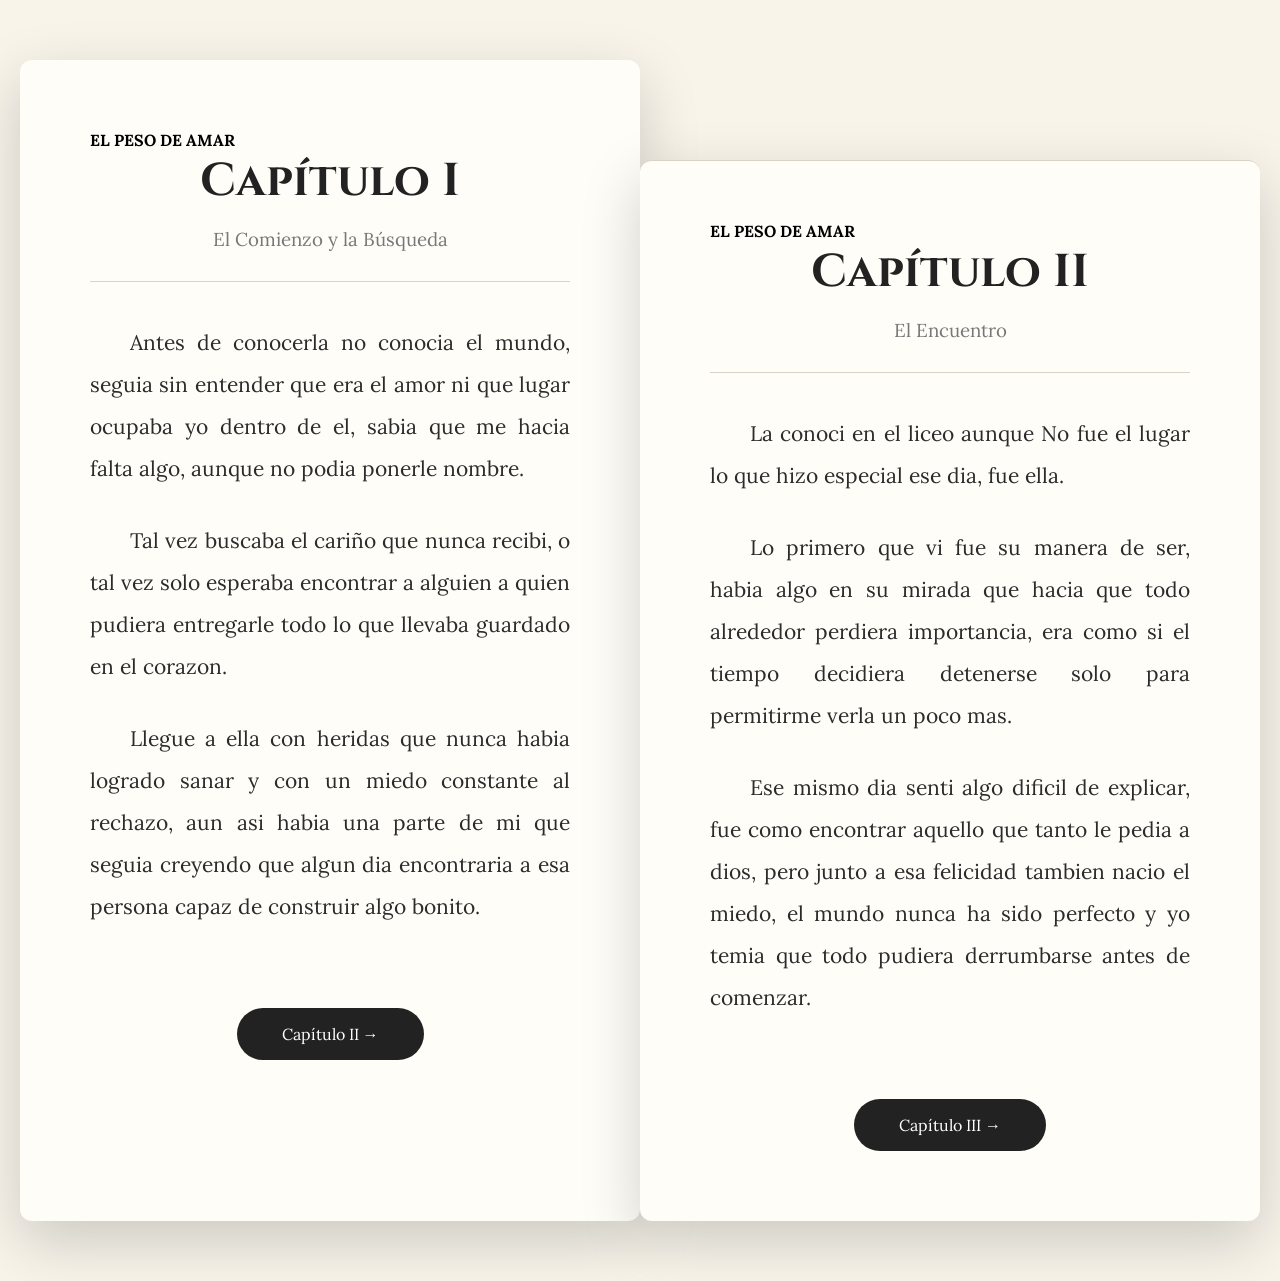
==== capitulos/capitulo1.html @ 1b4f43af "Add files via upload" ====
<!DOCTYPE html>
<html lang="es">
<head>
    <meta charset="UTF-8">
    <meta name="viewport" content="width=device-width, initial-scale=1.0">
    <title>Capítulo I | El Peso de Amar</title>
    <link rel="stylesheet" href="../style.css">
</head>
<body class="libro-body">

    <nav id="indice">
        <button id="abrirIndice">☰ Índice</button>
    </nav>

    <section class="pagina">
        <article class="libro">
            <header>
                <h4>EL PESO DE AMAR</h4>
                <h1>Capítulo I</h1>
                <h3>El Comienzo y la Búsqueda</h3>
                <hr>
            </header>

            <div id="contenido">
                <p>
                    Antes de conocerla no conocia el mundo, seguia sin entender que era el amor ni que lugar ocupaba yo dentro de el, sabia que me hacia falta algo, aunque no podia ponerle nombre.
                </p>
                <p>
                    Tal vez buscaba el cariño que nunca recibi, o tal vez solo esperaba encontrar a alguien a quien pudiera entregarle todo lo que llevaba guardado en el corazon.
                </p>
                <p>
                    Llegue a ella con heridas que nunca habia logrado sanar y con un miedo constante al rechazo, aun asi habia una parte de mi que seguia creyendo que algun dia encontraria a esa persona capaz de construir algo bonito.
                </p>
            </div>

            <div class="comenzar">
                <a href="capitulo2.html" class="boton">Capítulo II →</a>
            </div>
        </article>
    </section>

    <script src="../script.js"></script>
</body>
</html>
---- style.css ----
@import url('https://fonts.googleapis.com/css2?family=Cinzel:wght@400;700&family=Lora:wght@400;500&display=swap');

/* ========================= */
/* CONFIGURACIÓN GENERAL */
/* ========================= */

*{
    margin:0;
    padding:0;
    box-sizing:border-box;
}

body{
    font-family:'Lora',serif;
    overflow-x:hidden;
}

/* ========================= */
/* PORTADA */
/* ========================= */

body:has(.hero){
    background:#111;
    color:#fff;
}

.overlay{

    position:fixed;

    inset:0;

    background:rgba(0,0,0,.55);

    z-index:-1;

}

.hero{

    min-height:100vh;

    display:flex;

    flex-direction:column;

    justify-content:center;

    align-items:center;

    text-align:center;

    padding:40px;

}

.hero h1{

    font-family:'Cinzel',serif;

    font-size:70px;

    letter-spacing:5px;

    margin-bottom:15px;

}

.hero h2{

    font-size:28px;

    color:#d9c89b;

    margin-bottom:35px;

    font-weight:normal;

}

.hero p{

    max-width:700px;

    line-height:1.9;

    font-size:20px;

    color:#ddd;

    margin-bottom:45px;

}

.boton{

    display:inline-block;

    text-decoration:none;

    color:white;

    border:2px solid #d9c89b;

    padding:16px 45px;

    border-radius:40px;

    transition:.3s;

}

.boton:hover{

    background:#d9c89b;

    color:#111;

    transform:scale(1.05);

}

/* ========================= */
/* LIBRO */
/* ========================= */

.pagina{

    background:#f8f4ea;

    min-height:100vh;

    display:flex;

    justify-content:center;

    padding:60px 20px;

}

.libro{

    background:#fffdf8;

    width:850px;

    max-width:100%;

    padding:70px;

    border-radius:12px;

    box-shadow:0 20px 60px rgba(0,0,0,.18);

}

.libro h1{

    font-family:'Cinzel',serif;

    font-size:46px;

    text-align:center;

    color:#222;

}

.libro h3{

    text-align:center;

    color:#777;

    font-weight:normal;

    margin:15px 0 30px;

}

.libro hr{

    margin-bottom:40px;

    border:none;

    border-top:1px solid #d8d2c7;

}

.libro p{

    color:#2b2b2b;

    font-size:21px;

    line-height:2;

    text-align:justify;

    text-indent:40px;

    margin-bottom:30px;

}

.capitulo{

    margin-top:100px;

    padding-top:60px;

    border-top:1px solid #d8d2c7;

}

/* ========================= */
/* RESPONSIVE */
/* ========================= */

@media(max-width:768px){

    .hero h1{

        font-size:44px;

        letter-spacing:2px;

    }

    .hero h2{

        font-size:22px;

    }

    .hero p{

        font-size:17px;

    }

    .libro{

        padding:35px 25px;

    }

    .libro h1{

        font-size:34px;

    }

    .libro p{

        font-size:18px;

        text-indent:25px;

        line-height:1.9;

    }

}

.libro .boton{

    background:#222;

    color:#fff;

    border:none;

    margin-top:20px;

}

.libro .boton:hover{

    background:#444;

    color:#fff;

}

/* ========================= */
/* INDICE FLOTANTE */
/* ========================= */

#indice{

    position:fixed;

    top:20px;

    left:50%;

    transform:translateX(-50%);

    opacity:0;

    visibility:hidden;

    transition:.4s;

    z-index:1000;

}

#indice.mostrar{

    opacity:1;

    visibility:visible;

}

#abrirIndice{

    background:#222;

    color:white;

    border:none;

    padding:14px 28px;

    border-radius:40px;

    cursor:pointer;

    font-size:16px;

    transition:.3s;

}

#abrirIndice:hover{

    background:#444;

}

.comenzar{

    margin-top:60px;

    text-align:center;

}
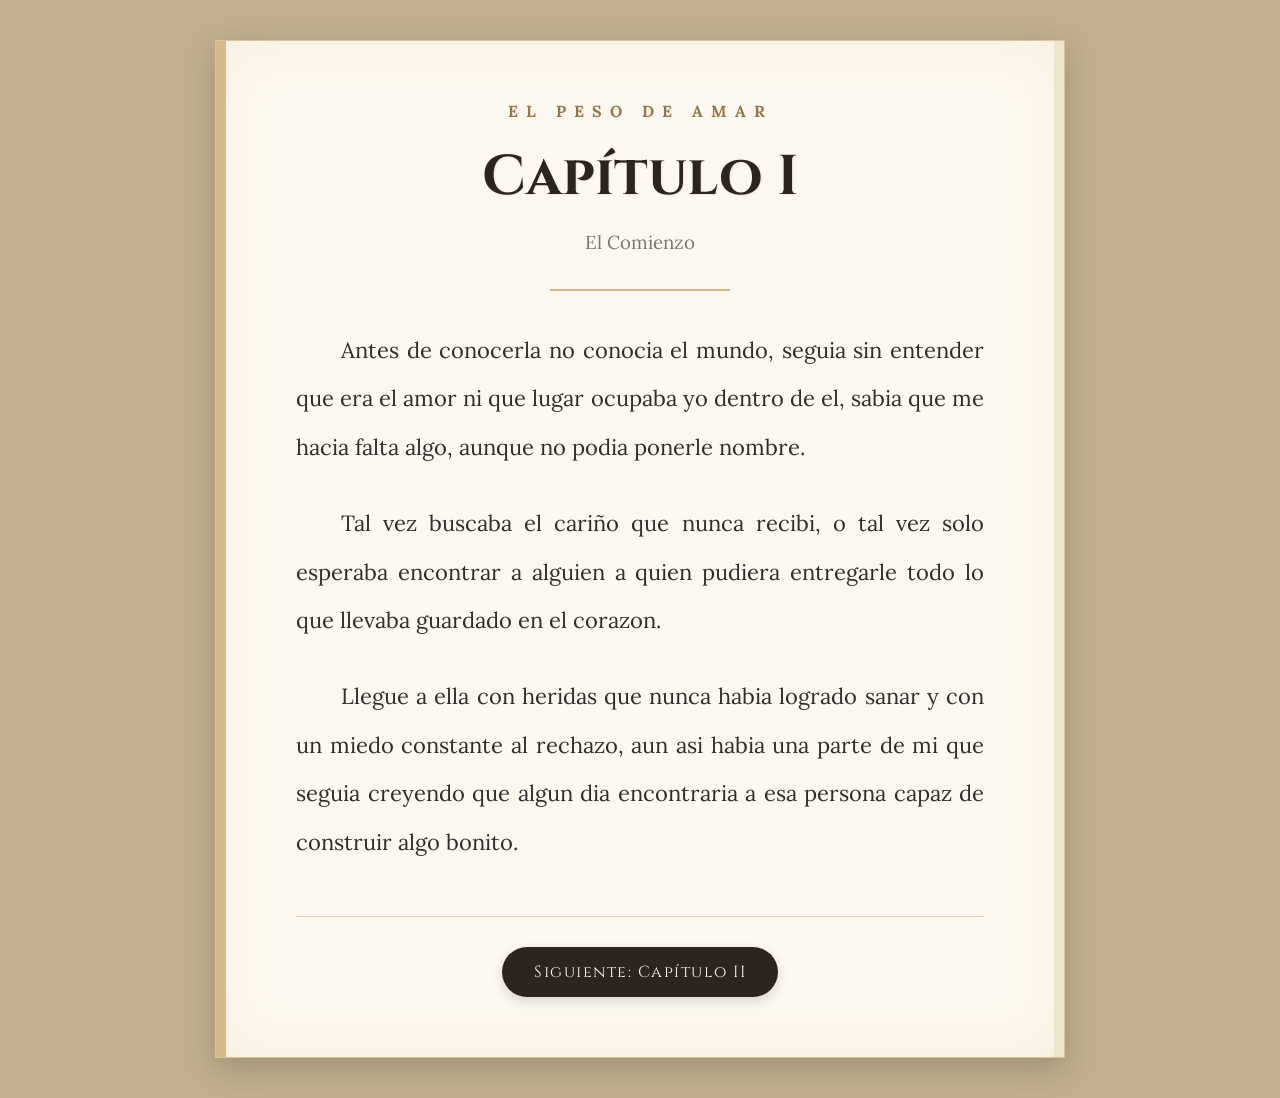
==== commit 9da9ee7e: "Add files via upload" ====
--- a/capitulos/capitulo1.html
+++ b/capitulos/capitulo1.html
@@ -17,7 +17,7 @@
             <header>
                 <h4>EL PESO DE AMAR</h4>
                 <h1>Capítulo I</h1>
-                <h3>El Comienzo y la Búsqueda</h3>
+                <h3>El Comienzo</h3>
                 <hr>
             </header>
 
@@ -31,11 +31,6 @@
                 <p>
                     Llegue a ella con heridas que nunca habia logrado sanar y con un miedo constante al rechazo, aun asi habia una parte de mi que seguia creyendo que algun dia encontraria a esa persona capaz de construir algo bonito.
                 </p>
-            </div>
-
-            <div class="comenzar">
-                <a href="capitulo2.html" class="boton">Capítulo II →</a>
-            </div>
         </article>
     </section>
 
--- a/style.css
+++ b/style.css
@@ -4,348 +4,311 @@
 /* CONFIGURACIÓN GENERAL */
 /* ========================= */
 
-*{
-    margin:0;
-    padding:0;
-    box-sizing:border-box;
-}
-
-body{
-    font-family:'Lora',serif;
-    overflow-x:hidden;
+* {
+    margin: 0;
+    padding: 0;
+    box-sizing: border-box;
+}
+
+body {
+    font-family: 'Lora', serif;
+    overflow-x: hidden;
 }
 
 /* ========================= */
 /* PORTADA */
 /* ========================= */
 
-body:has(.hero){
-    background:#111;
-    color:#fff;
-}
-
-.overlay{
-
-    position:fixed;
-
-    inset:0;
-
-    background:rgba(0,0,0,.55);
-
-    z-index:-1;
-
-}
-
-.hero{
-
-    min-height:100vh;
-
-    display:flex;
-
-    flex-direction:column;
-
-    justify-content:center;
-
-    align-items:center;
-
-    text-align:center;
-
-    padding:40px;
-
-}
-
-.hero h1{
-
-    font-family:'Cinzel',serif;
-
-    font-size:70px;
-
-    letter-spacing:5px;
-
-    margin-bottom:15px;
-
-}
-
-.hero h2{
-
-    font-size:28px;
-
-    color:#d9c89b;
-
-    margin-bottom:35px;
-
-    font-weight:normal;
-
-}
-
-.hero p{
-
-    max-width:700px;
-
-    line-height:1.9;
-
-    font-size:20px;
-
-    color:#ddd;
-
-    margin-bottom:45px;
-
-}
-
-.boton{
-
-    display:inline-block;
-
-    text-decoration:none;
-
-    color:white;
-
-    border:2px solid #d9c89b;
-
-    padding:16px 45px;
-
-    border-radius:40px;
-
-    transition:.3s;
-
-}
-
-.boton:hover{
-
-    background:#d9c89b;
-
-    color:#111;
-
-    transform:scale(1.05);
-
-}
-
-/* ========================= */
-/* LIBRO */
-/* ========================= */
-
-.pagina{
-
-    background:#f8f4ea;
-
-    min-height:100vh;
-
-    display:flex;
-
-    justify-content:center;
-
-    padding:60px 20px;
-
-}
-
-.libro{
-
-    background:#fffdf8;
-
-    width:850px;
-
-    max-width:100%;
-
-    padding:70px;
-
-    border-radius:12px;
-
-    box-shadow:0 20px 60px rgba(0,0,0,.18);
-
-}
-
-.libro h1{
-
-    font-family:'Cinzel',serif;
-
-    font-size:46px;
-
-    text-align:center;
-
-    color:#222;
-
-}
-
-.libro h3{
-
-    text-align:center;
-
-    color:#777;
-
-    font-weight:normal;
-
-    margin:15px 0 30px;
-
-}
-
-.libro hr{
-
-    margin-bottom:40px;
-
-    border:none;
-
-    border-top:1px solid #d8d2c7;
-
-}
-
-.libro p{
-
-    color:#2b2b2b;
-
-    font-size:21px;
-
-    line-height:2;
-
-    text-align:justify;
-
-    text-indent:40px;
-
-    margin-bottom:30px;
-
-}
-
-.capitulo{
-
-    margin-top:100px;
-
-    padding-top:60px;
-
-    border-top:1px solid #d8d2c7;
-
-}
-
-/* ========================= */
-/* RESPONSIVE */
-/* ========================= */
-
-@media(max-width:768px){
-
-    .hero h1{
-
-        font-size:44px;
-
-        letter-spacing:2px;
-
-    }
-
-    .hero h2{
-
-        font-size:22px;
-
-    }
-
-    .hero p{
-
-        font-size:17px;
-
-    }
-
-    .libro{
-
-        padding:35px 25px;
-
-    }
-
-    .libro h1{
-
-        font-size:34px;
-
-    }
-
-    .libro p{
-
-        font-size:18px;
-
-        text-indent:25px;
-
-        line-height:1.9;
-
-    }
-
-}
-
-.libro .boton{
-
-    background:#222;
-
-    color:#fff;
-
-    border:none;
-
-    margin-top:20px;
-
-}
-
-.libro .boton:hover{
-
-    background:#444;
-
-    color:#fff;
-
-}
-
-/* ========================= */
-/* INDICE FLOTANTE */
-/* ========================= */
-
-#indice{
-
-    position:fixed;
-
-    top:20px;
-
-    left:50%;
-
-    transform:translateX(-50%);
-
-    opacity:0;
-
-    visibility:hidden;
-
-    transition:.4s;
-
-    z-index:1000;
-
-}
-
-#indice.mostrar{
-
-    opacity:1;
-
-    visibility:visible;
-
-}
-
-#abrirIndice{
-
-    background:#222;
-
-    color:white;
-
-    border:none;
-
-    padding:14px 28px;
-
-    border-radius:40px;
-
-    cursor:pointer;
-
-    font-size:16px;
-
-    transition:.3s;
-
-}
-
-#abrirIndice:hover{
-
-    background:#444;
-
-}
-
-.comenzar{
-
-    margin-top:60px;
-
-    text-align:center;
-
+body.inicio {
+    background: #111;
+    color: #fff;
+}
+
+.inicio {
+    background: #111;
+}
+
+.libro-body {
+    background: 
+        linear-gradient(rgba(78,58,38,.15), rgba(78,58,38,.15)),
+        #d6c4a1;
+}
+
+.overlay {
+    position: fixed;
+    inset: 0;
+    background: rgba(0,0,0,.55);
+    z-index: -1;
+}
+
+.hero {
+    min-height: 100vh;
+    display: flex;
+    flex-direction: column;
+    justify-content: center;
+    align-items: center;
+    text-align: center;
+    padding: 40px;
+}
+
+.hero h1 {
+    font-family: 'Cinzel', serif;
+    font-size: 70px;
+    letter-spacing: 5px;
+    margin-bottom: 15px;
+}
+
+.hero h2 {
+    font-size: 28px;
+    color: #d9c89b;
+    margin-bottom: 35px;
+    font-weight: normal;
+}
+
+.hero p {
+    max-width: 700px;
+    line-height: 1.9;
+    font-size: 20px;
+    color: #ddd;
+    margin-bottom: 45px;
+}
+
+.boton {
+    display: inline-block;
+    text-decoration: none;
+    color: white;
+    border: 2px solid #d9c89b;
+    padding: 16px 45px;
+    border-radius: 40px;
+    transition: .3s;
+}
+
+.boton:hover {
+    background: #d9c89b;
+    color: #111;
+    transform: scale(1.05);
+}
+
+/* ========================= */
+/* ESTRUCTURA DEL LIBRO */
+/* ========================= */
+
+.pagina {
+    min-height: 100vh;
+    display: flex;
+    justify-content: center;
+    align-items: flex-start;
+    width: 100%;
+    padding: 40px 15px;
+}
+
+.libro {
+    width: 100%;
+    max-width: 850px;
+    background: #fdf8ef;
+    padding: 60px 80px;
+    border: 1px solid #d9c49a;
+    box-shadow: 
+        0 10px 30px rgba(0,0,0,.18),
+        inset 0 0 60px rgba(189,167,126,.12);
+    position: relative;
+    overflow: hidden;
+    animation: aparecer .8s ease;
+}
+
+/* Bordes decorativos laterales del papel */
+.libro::before {
+    content: "";
+    position: absolute;
+    top: 0;
+    left: 0;
+    width: 10px;
+    height: 100%;
+    background: #d5b98b;
+}
+
+.libro::after {
+    content: "";
+    position: absolute;
+    top: 0;
+    right: 0;
+    width: 10px;
+    height: 100%;
+    background: #efe4cd;
+}
+
+/* Estilos tipográficos internos */
+.libro h1 {
+    font-family: 'Cinzel', serif;
+    font-size: 56px;
+    text-align: center;
+    color: #2c241d;
+    margin-bottom: 10px;
+    text-shadow: 1px 1px 2px rgba(0,0,0,.08);
+}
+
+.libro h4 {
+    text-align: center;
+    letter-spacing: 8px;
+    color: #94754c;
+    margin-bottom: 18px;
+}
+
+.libro h3 {
+    text-align: center;
+    color: #777;
+    font-weight: normal;
+    margin: 15px 0 30px;
+}
+
+.libro hr {
+    width: 180px;
+    margin: 35px auto;
+    border: none;
+    border-top: 2px solid #ceb88d;
+}
+
+.libro p {
+    color: #2e2e2e;
+    font-size: 22px;
+    line-height: 2.2;
+    text-align: justify;
+    text-indent: 45px;
+    margin-bottom: 28px;
+}
+
+@keyframes aparecer {
+    from {
+        opacity: 0;
+        transform: translateY(35px);
+    }
+    to {
+        opacity: 1;
+        transform: translateY(0);
+    }
+}
+
+/* ========================= */
+/* BOTÓN SIGUIENTE CAPÍTULO */
+/* ========================= */
+
+.contenedor-siguiente {
+    text-align: center;
+    margin-top: 50px;
+    padding-top: 30px;
+    border-top: 1px solid #e0d1b3;
+}
+
+.boton-capitulo {
+    display: inline-block;
+    padding: 14px 32px;
+    background-color: #2c241d;
+    color: #fdf8ef;
+    text-decoration: none;
+    font-family: 'Cinzel', serif;
+    font-size: 16px;
+    letter-spacing: 1.5px;
+    border-radius: 30px;
+    box-shadow: 0 4px 12px rgba(0, 0, 0, 0.15);
+    transition: all 0.3s ease;
+}
+
+.boton-capitulo:hover {
+    background-color: #94754c;
+    color: #ffffff;
+    transform: translateY(-2px);
+    box-shadow: 0 6px 16px rgba(0, 0, 0, 0.22);
+}
+
+/* ========================= */
+/* ÍNDICE FLOTANTE */
+/* ========================= */
+
+#indice {
+    position: fixed;
+    top: 20px;
+    left: 50%;
+    transform: translateX(-50%);
+    opacity: 0;
+    visibility: hidden;
+    transition: .4s;
+    z-index: 1000;
+}
+
+#indice.mostrar {
+    opacity: 1;
+    visibility: visible;
+}
+
+#abrirIndice {
+    background: #222;
+    color: white;
+    border: none;
+    padding: 14px 28px;
+    border-radius: 40px;
+    cursor: pointer;
+    font-size: 16px;
+    transition: .3s;
+}
+
+#abrirIndice:hover {
+    background: #444;
+}
+
+.comenzar {
+    margin-top: 60px;
+    text-align: center;
+}
+
+/* ========================= */
+/* RESPONSIVE (MÓVILES / ANDROID) */
+/* ========================= */
+
+@media(max-width: 768px) {
+    .hero h1 {
+        font-size: 44px;
+        letter-spacing: 2px;
+    }
+
+    .hero h2 {
+        font-size: 22px;
+    }
+
+    .hero p {
+        font-size: 17px;
+    }
+
+    .pagina {
+        padding: 20px 10px;
+    }
+
+    .libro {
+        padding: 35px 20px;
+    }
+
+    .libro h1 {
+        font-size: 32px;
+    }
+
+    .libro h4 {
+        letter-spacing: 4px;
+        font-size: 13px;
+    }
+
+    .libro p {
+        font-size: 17px;
+        text-indent: 20px;
+        line-height: 1.8;
+    }
+
+    .contenedor-siguiente {
+        margin-top: 35px;
+        padding-top: 20px;
+    }
+    
+    .boton-capitulo {
+        padding: 12px 24px;
+        font-size: 14px;
+        width: 100%;
+    }
 }
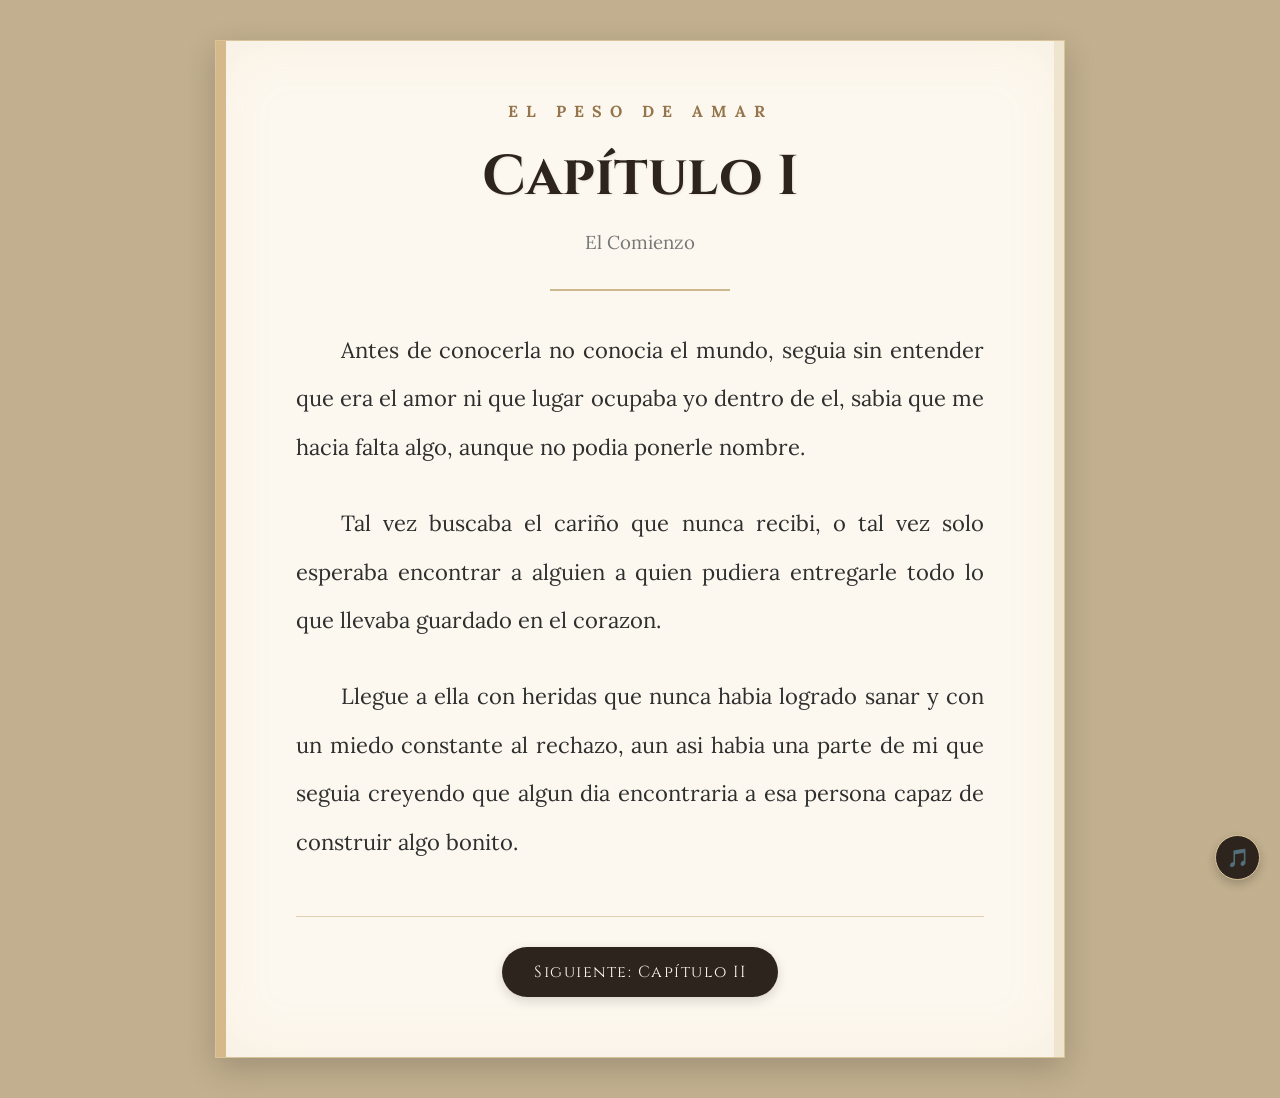
==== commit 743a7934: "Add files via upload" ====
--- a/capitulos/capitulo1.html
+++ b/capitulos/capitulo1.html
@@ -35,5 +35,12 @@
     </section>
 
     <script src="../script.js"></script>
+
+<div class="reproductor-musica">
+    <button id="btnMusica" title="Reproducir / Pausar Música">🎵</button>
+    <!-- Sube un nivel (../) para encontrar la carpeta assets/ -->
+    <audio id="audioFondo" loop src="../assets/musica.mp3"></audio> 
+</div>
+
 </body>
 </html>
--- a/style.css
+++ b/style.css
@@ -311,4 +311,243 @@
         font-size: 14px;
         width: 100%;
     }
+}
+
+/* ========================= */
+/* BOTONES EN INDEX / PORTADA */
+/* ========================= */
+
+.hero-botones {
+    display: flex;
+    gap: 20px;
+    justify-content: center;
+    flex-wrap: wrap;
+}
+
+.boton-secundario {
+    background: transparent;
+    cursor: pointer;
+    font-family: 'Lora', serif;
+    font-size: 16px;
+}
+
+/* ========================= */
+/* MODAL ÍNDICE DE PORTADA */
+/* ========================= */
+
+.modal-indice {
+    position: fixed;
+    inset: 0;
+    background: rgba(0, 0, 0, 0.8);
+    display: flex;
+    justify-content: center;
+    align-items: center;
+    opacity: 0;
+    visibility: hidden;
+    transition: all 0.3s ease;
+    z-index: 1000;
+    backdrop-filter: blur(4px);
+}
+
+.modal-indice.activo {
+    opacity: 1;
+    visibility: visible;
+}
+
+.contenido-indice {
+    background: #fdf8ef;
+    border: 1px solid #d9c49a;
+    width: 90%;
+    max-width: 450px;
+    padding: 35px 25px;
+    border-radius: 12px;
+    position: relative;
+    box-shadow: 0 10px 30px rgba(0,0,0,0.5);
+    text-align: center;
+    transform: translateY(-20px);
+    transition: transform 0.3s ease;
+}
+
+.modal-indice.activo .contenido-indice {
+    transform: translateY(0);
+}
+
+.contenido-indice h2 {
+    font-family: 'Cinzel', serif;
+    color: #2c241d;
+    font-size: 26px;
+}
+
+.contenido-indice hr {
+    width: 60px;
+    margin: 15px auto 20px;
+    border-top: 2px solid #ceb88d;
+}
+
+.contenido-indice ul {
+    list-style: none;
+    padding: 0;
+    max-height: 55vh;
+    overflow-y: auto;
+}
+
+.contenido-indice li {
+    margin: 14px 0;
+}
+
+.contenido-indice a {
+    color: #2c241d;
+    text-decoration: none;
+    font-size: 18px;
+    transition: color 0.2s;
+    display: block;
+}
+
+.contenido-indice a:hover {
+    color: #94754c;
+    font-weight: bold;
+}
+
+.cerrar-btn {
+    position: absolute;
+    top: 10px;
+    right: 15px;
+    background: transparent;
+    border: none;
+    font-size: 30px;
+    color: #94754c;
+    cursor: pointer;
+}
+
+/* ========================= */
+/* GUARDAR LECTURA */
+/* ========================= */
+
+.banner-continuar {
+    position: fixed;
+    bottom: 20px;
+    left: 50%;
+    transform: translateX(-50%);
+    background: #fdf8ef;
+    border: 1px solid #d9c49a;
+    padding: 15px 25px;
+    border-radius: 30px;
+    box-shadow: 0 8px 20px rgba(0, 0, 0, 0.3);
+    display: flex;
+    align-items: center;
+    gap: 15px;
+    z-index: 1000;
+    color: #2c241d;
+    font-size: 15px;
+}
+
+.boton-continuar {
+    background: #2c241d;
+    color: #fdf8ef;
+    text-decoration: none;
+    padding: 6px 15px;
+    border-radius: 15px;
+    font-size: 13px;
+    font-family: 'Cinzel', serif;
+}
+
+#cerrarBanner {
+    background: transparent;
+    border: none;
+    font-size: 20px;
+    cursor: pointer;
+    color: #94754c;
+}
+
+/* ========================= */
+/* MUSICA */
+/* ========================= */
+
+.reproductor-musica {
+    position: fixed;
+    bottom: 20px;
+    right: 20px;
+    z-index: 999;
+}
+
+#btnMusica {
+    background: #2c241d;
+    color: #fdf8ef;
+    border: 1px solid #d9c49a;
+    width: 45px;
+    height: 45px;
+    border-radius: 50%;
+    cursor: pointer;
+    font-size: 18px;
+    box-shadow: 0 4px 10px rgba(0, 0, 0, 0.2);
+    transition: transform 0.2s ease;
+}
+
+#btnMusica:hover {
+    transform: scale(1.1);
+}
+
+/* ========================= */
+/* SECCIÓN MENSAJE FINAL (EPÍLOGO) */
+/* ========================= */
+
+.seccion-mensaje {
+    text-align: center;
+    margin-top: 50px;
+    padding: 30px 20px 10px;
+    border-top: 1px solid #e0d1b3;
+    animation: aparecer 1s ease;
+}
+
+.linea-decorativa {
+    font-size: 20px;
+    color: #ceb88d;
+    margin-bottom: 10px;
+}
+
+.seccion-mensaje h3 {
+    font-family: 'Cinzel', serif;
+    color: #2c241d;
+    font-size: 24px;
+    margin-bottom: 12px;
+}
+
+.seccion-mensaje p {
+    font-size: 17px !important;
+    text-indent: 0 !important;
+    text-align: center !important;
+    color: #665b4e;
+    max-width: 550px;
+    margin: 0 auto 30px !important;
+    line-height: 1.6 !important;
+}
+
+.boton-whatsapp {
+    display: inline-flex;
+    align-items: center;
+    justify-content: center;
+    gap: 10px;
+    background-color: #2c241d;
+    color: #fdf8ef;
+    text-decoration: none;
+    padding: 16px 36px;
+    border-radius: 40px;
+    font-family: 'Cinzel', serif;
+    font-size: 15px;
+    letter-spacing: 1px;
+    border: 1px solid #d9c49a;
+    box-shadow: 0 6px 18px rgba(44, 36, 29, 0.25);
+    transition: all 0.3s ease;
+}
+
+.boton-whatsapp:hover {
+    background-color: #25d366; /* Cambia a verde sutil solo cuando pasa el cursor por encima */
+    color: #ffffff;
+    border-color: #25d366;
+    transform: translateY(-3px);
+    box-shadow: 0 8px 22px rgba(37, 211, 102, 0.35);
+}
+
+.icono-wa {
+    font-size: 18px;
 }
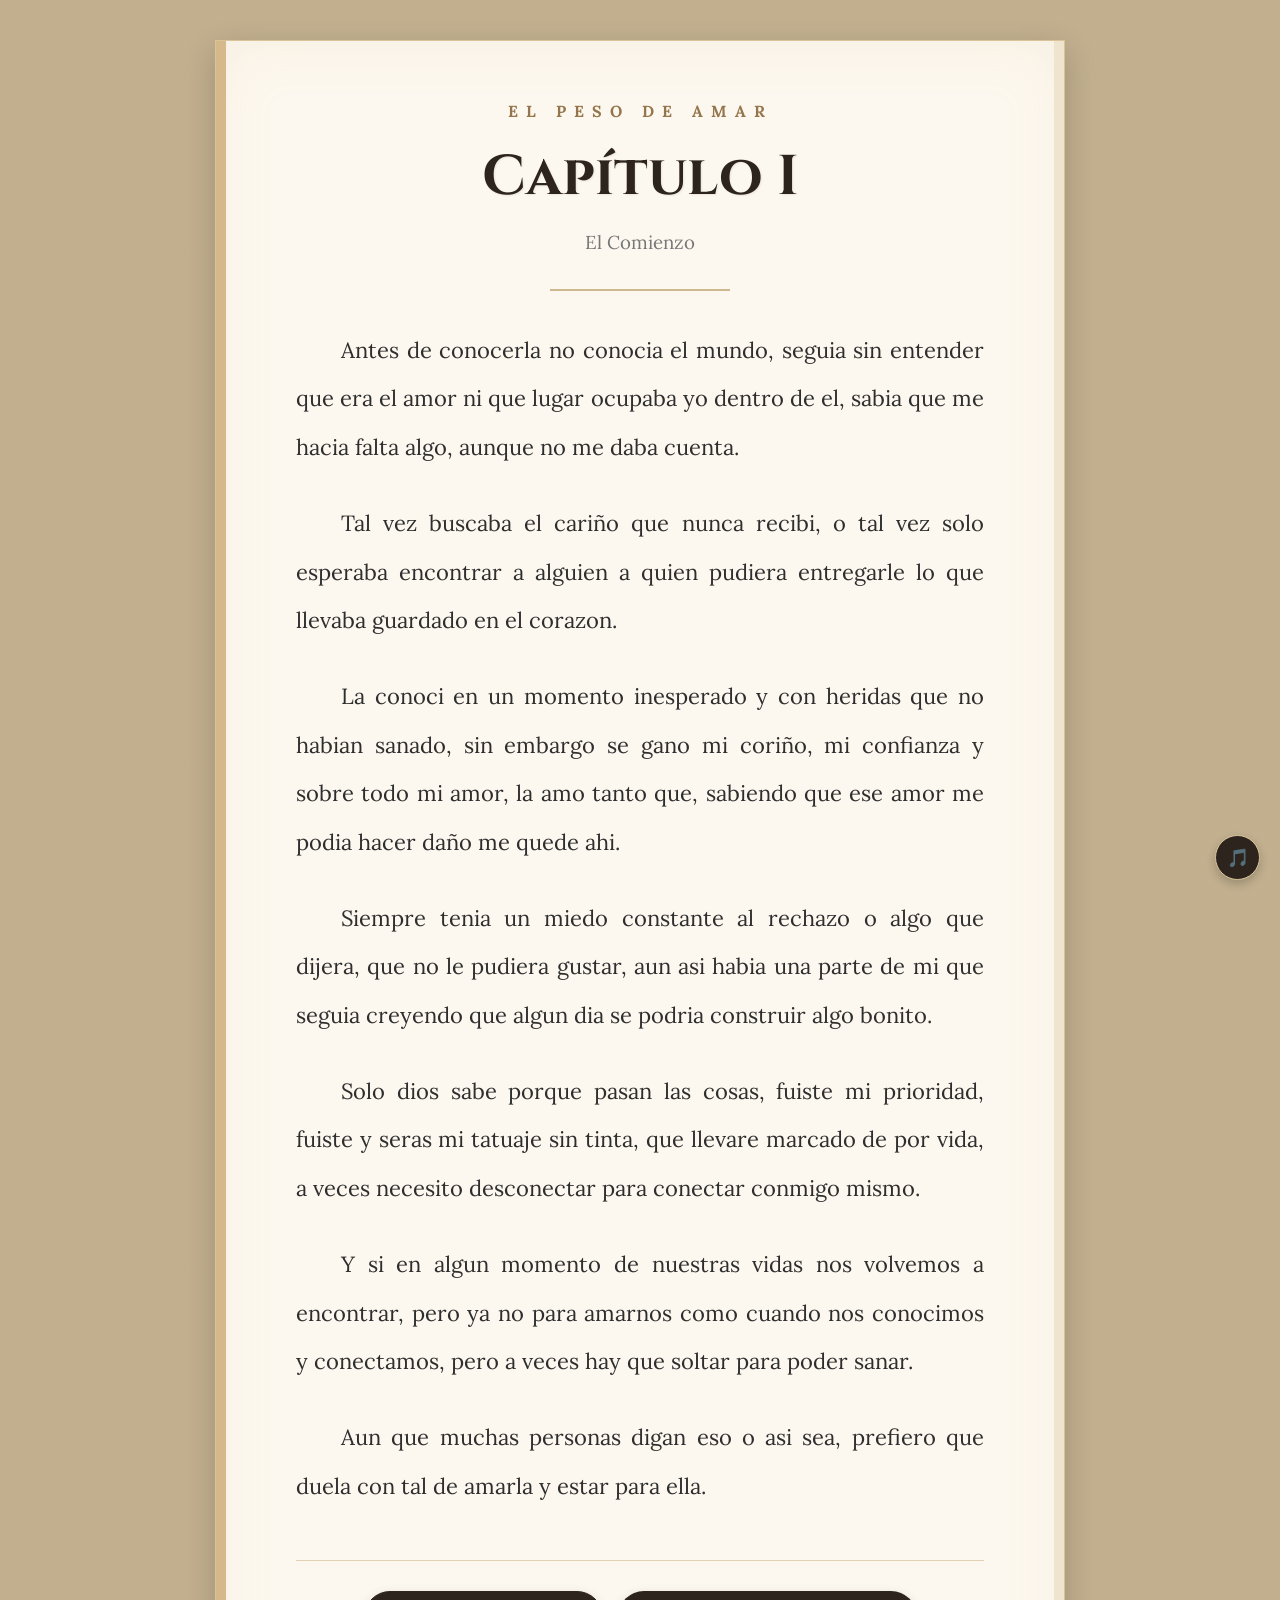
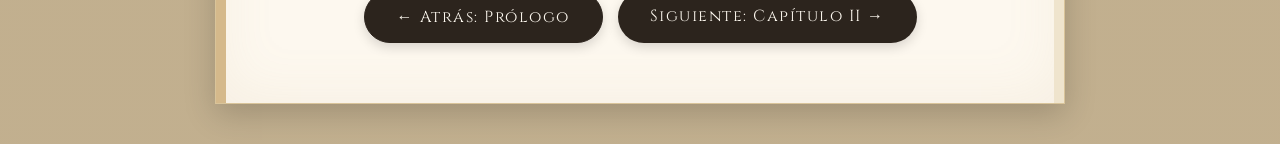
==== commit f8f27811: "Add files via upload" ====
--- a/capitulos/capitulo1.html
+++ b/capitulos/capitulo1.html
@@ -23,14 +23,26 @@
 
             <div id="contenido">
                 <p>
-                    Antes de conocerla no conocia el mundo, seguia sin entender que era el amor ni que lugar ocupaba yo dentro de el, sabia que me hacia falta algo, aunque no podia ponerle nombre.
+                    Antes de conocerla no conocia el mundo, seguia sin entender que era el amor ni que lugar ocupaba yo dentro de el, sabia que me hacia falta algo, aunque no me daba cuenta.
                 </p>
                 <p>
-                    Tal vez buscaba el cariño que nunca recibi, o tal vez solo esperaba encontrar a alguien a quien pudiera entregarle todo lo que llevaba guardado en el corazon.
+                    Tal vez buscaba el cariño que nunca recibi, o tal vez solo esperaba encontrar a alguien a quien pudiera entregarle lo que llevaba guardado en el corazon.
                 </p>
                 <p>
-                    Llegue a ella con heridas que nunca habia logrado sanar y con un miedo constante al rechazo, aun asi habia una parte de mi que seguia creyendo que algun dia encontraria a esa persona capaz de construir algo bonito.
+                    La conoci en un momento inesperado y con heridas que no habian sanado, sin embargo se gano mi coriño, mi confianza y sobre todo mi amor, la amo tanto que, sabiendo que ese amor me podia hacer daño me quede ahi.
                 </p>
+                <p>
+                    Siempre tenia un miedo constante al rechazo o algo que dijera, que no le pudiera gustar, aun asi habia una parte de mi que seguia creyendo que algun dia se podria construir algo bonito.
+                </p>
+                <p>
+                    Solo dios sabe porque pasan las cosas, fuiste mi prioridad, fuiste y seras mi tatuaje sin tinta, que llevare marcado de por vida, a veces necesito desconectar para conectar conmigo mismo.
+                </p>
+                <p>
+                    Y si en algun momento de nuestras vidas nos volvemos a encontrar, pero ya no para amarnos como cuando nos conocimos y conectamos, pero a veces hay que soltar para poder sanar.
+                <p>
+                    Aun que muchas personas digan eso o asi sea, prefiero que duela con tal de amarla y estar para ella.
+                </p>
+                <p>
         </article>
     </section>
 
--- a/style.css
+++ b/style.css
@@ -197,6 +197,21 @@
     margin-top: 50px;
     padding-top: 30px;
     border-top: 1px solid #e0d1b3;
+    display: flex;
+    justify-content: center;
+    gap: 15px;
+    flex-wrap: wrap;
+}
+
+.boton-atras {
+    background-color: transparent;
+    color: #2c241d;
+    border: 1px solid #2c241d;
+}
+
+.boton-atras:hover {
+    background-color: #2c241d;
+    color: #fdf8ef;
 }
 
 .boton-capitulo {
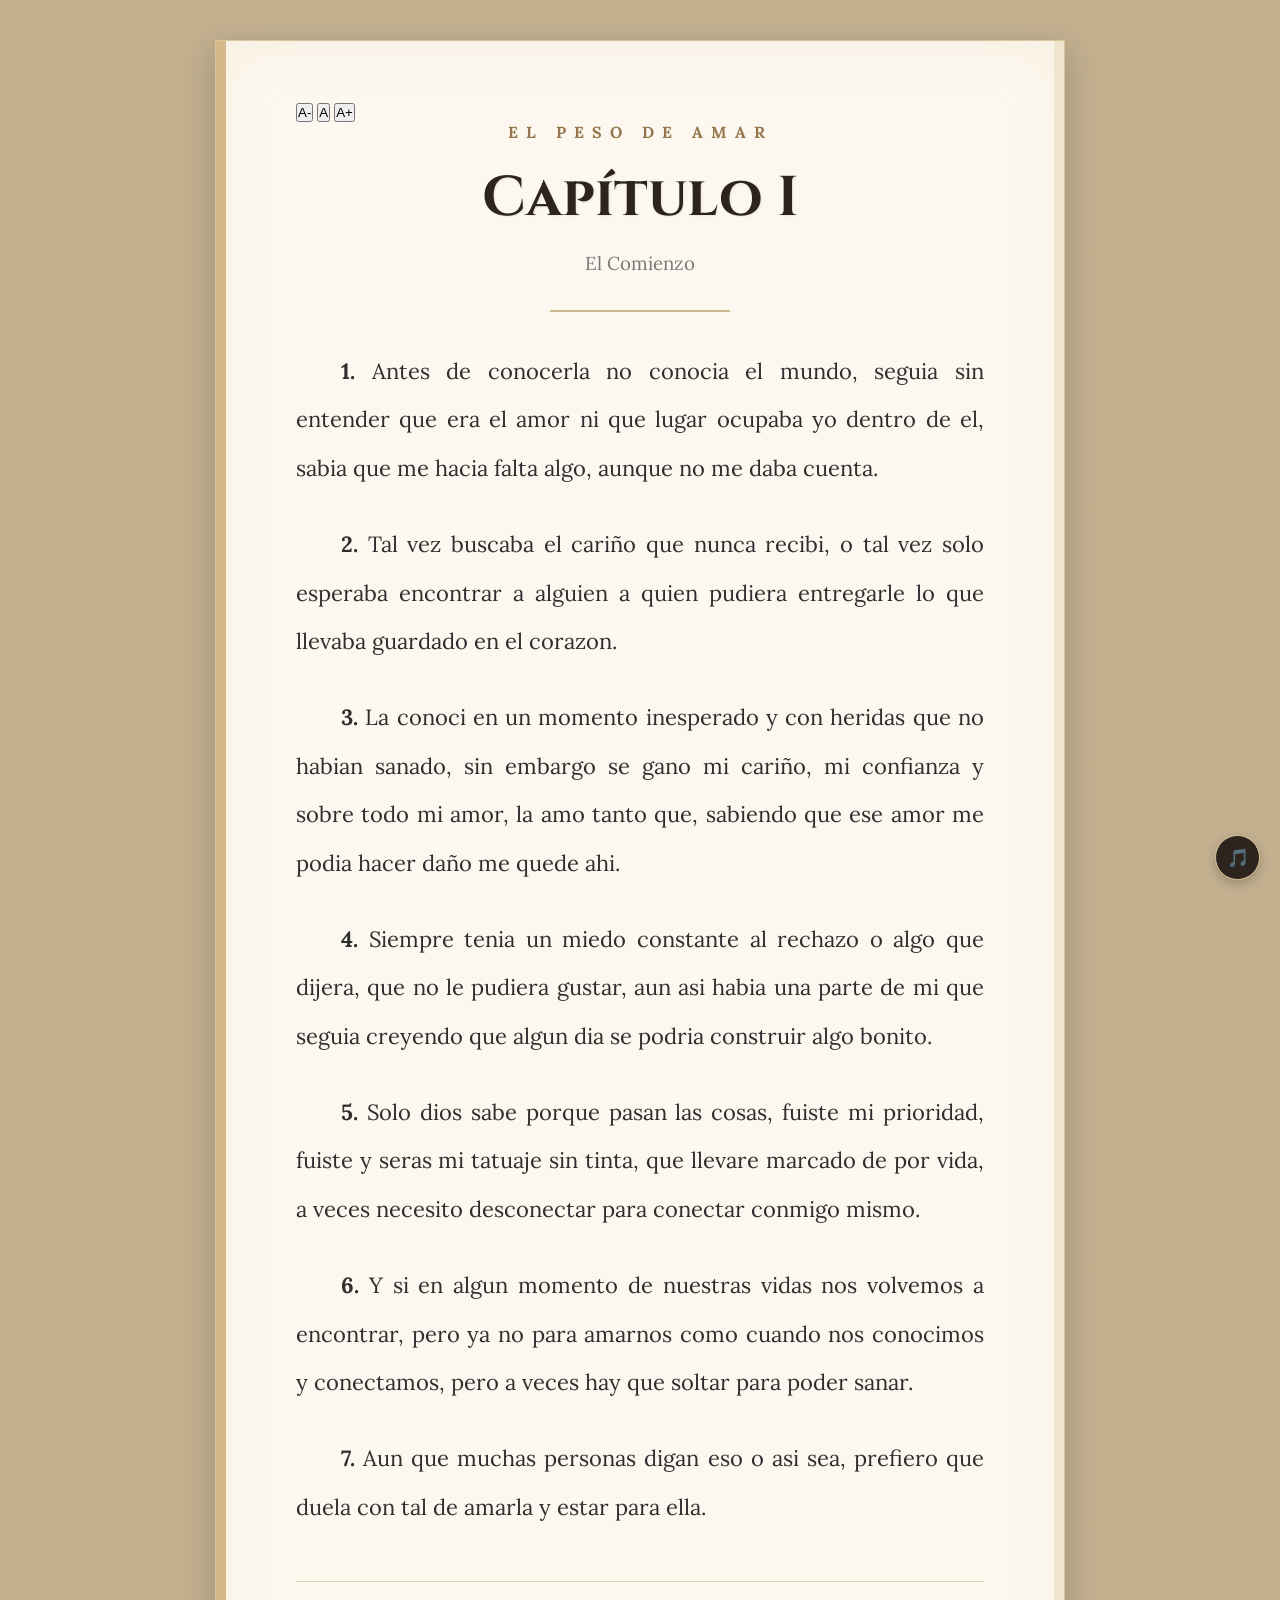
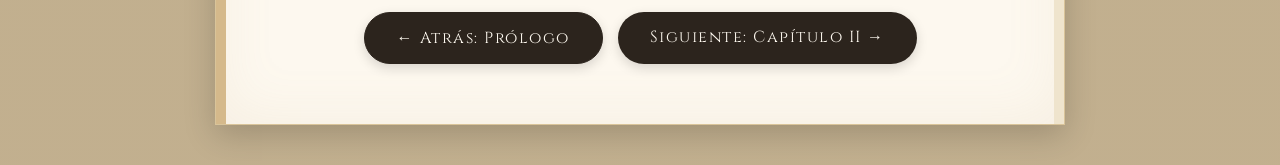
==== commit ab48ff79: "Add files via upload" ====
--- a/capitulos/capitulo1.html
+++ b/capitulos/capitulo1.html
@@ -14,6 +14,14 @@
 
     <section class="pagina">
         <article class="libro">
+
+            <!-- Controles de tamaño de letra -->
+            <div class="controles-texto">
+                <button id="disminuirTexto" title="Disminuir texto">A-</button>
+                <button id="restablecerTexto" title="Tamaño normal">A</button>
+                <button id="aumentarTexto" title="Aumentar texto">A+</button>
+            </div>
+
             <header>
                 <h4>EL PESO DE AMAR</h4>
                 <h1>Capítulo I</h1>
@@ -23,36 +31,38 @@
 
             <div id="contenido">
                 <p>
-                    Antes de conocerla no conocia el mundo, seguia sin entender que era el amor ni que lugar ocupaba yo dentro de el, sabia que me hacia falta algo, aunque no me daba cuenta.
+                    <strong>1.</strong> Antes de conocerla no conocia el mundo, seguia sin entender que era el amor ni que lugar ocupaba yo dentro de el, sabia que me hacia falta algo, aunque no me daba cuenta.
                 </p>
                 <p>
-                    Tal vez buscaba el cariño que nunca recibi, o tal vez solo esperaba encontrar a alguien a quien pudiera entregarle lo que llevaba guardado en el corazon.
+                    <strong>2.</strong> Tal vez buscaba el cariño que nunca recibi, o tal vez solo esperaba encontrar a alguien a quien pudiera entregarle lo que llevaba guardado en el corazon.
                 </p>
                 <p>
-                    La conoci en un momento inesperado y con heridas que no habian sanado, sin embargo se gano mi coriño, mi confianza y sobre todo mi amor, la amo tanto que, sabiendo que ese amor me podia hacer daño me quede ahi.
+                    <strong>3.</strong> La conoci en un momento inesperado y con heridas que no habian sanado, sin embargo se gano mi cariño, mi confianza y sobre todo mi amor, la amo tanto que, sabiendo que ese amor me podia hacer daño me quede ahi.
                 </p>
                 <p>
-                    Siempre tenia un miedo constante al rechazo o algo que dijera, que no le pudiera gustar, aun asi habia una parte de mi que seguia creyendo que algun dia se podria construir algo bonito.
+                    <strong>4.</strong> Siempre tenia un miedo constante al rechazo o algo que dijera, que no le pudiera gustar, aun asi habia una parte de mi que seguia creyendo que algun dia se podria construir algo bonito.
                 </p>
                 <p>
-                    Solo dios sabe porque pasan las cosas, fuiste mi prioridad, fuiste y seras mi tatuaje sin tinta, que llevare marcado de por vida, a veces necesito desconectar para conectar conmigo mismo.
+                    <strong>5.</strong> Solo dios sabe porque pasan las cosas, fuiste mi prioridad, fuiste y seras mi tatuaje sin tinta, que llevare marcado de por vida, a veces necesito desconectar para conectar conmigo mismo.
                 </p>
                 <p>
-                    Y si en algun momento de nuestras vidas nos volvemos a encontrar, pero ya no para amarnos como cuando nos conocimos y conectamos, pero a veces hay que soltar para poder sanar.
-                <p>
-                    Aun que muchas personas digan eso o asi sea, prefiero que duela con tal de amarla y estar para ella.
+                    <strong>6.</strong> Y si en algun momento de nuestras vidas nos volvemos a encontrar, pero ya no para amarnos como cuando nos conocimos y conectamos, pero a veces hay que soltar para poder sanar.
                 </p>
                 <p>
+                    <strong>7.</strong> Aun que muchas personas digan eso o asi sea, prefiero que duela con tal de amarla y estar para ella.
+                </p>
+            </div>
+
         </article>
     </section>
 
+    <!-- Reproductor de Música -->
+    <div class="reproductor-musica">
+        <button id="btnMusica" title="Reproducir / Pausar Música">🎵</button>
+        <audio id="audioFondo" loop src="../assets/musica.mp3"></audio> 
+    </div>
+
     <script src="../script.js"></script>
-
-<div class="reproductor-musica">
-    <button id="btnMusica" title="Reproducir / Pausar Música">🎵</button>
-    <!-- Sube un nivel (../) para encontrar la carpeta assets/ -->
-    <audio id="audioFondo" loop src="../assets/musica.mp3"></audio> 
-</div>
 
 </body>
 </html>
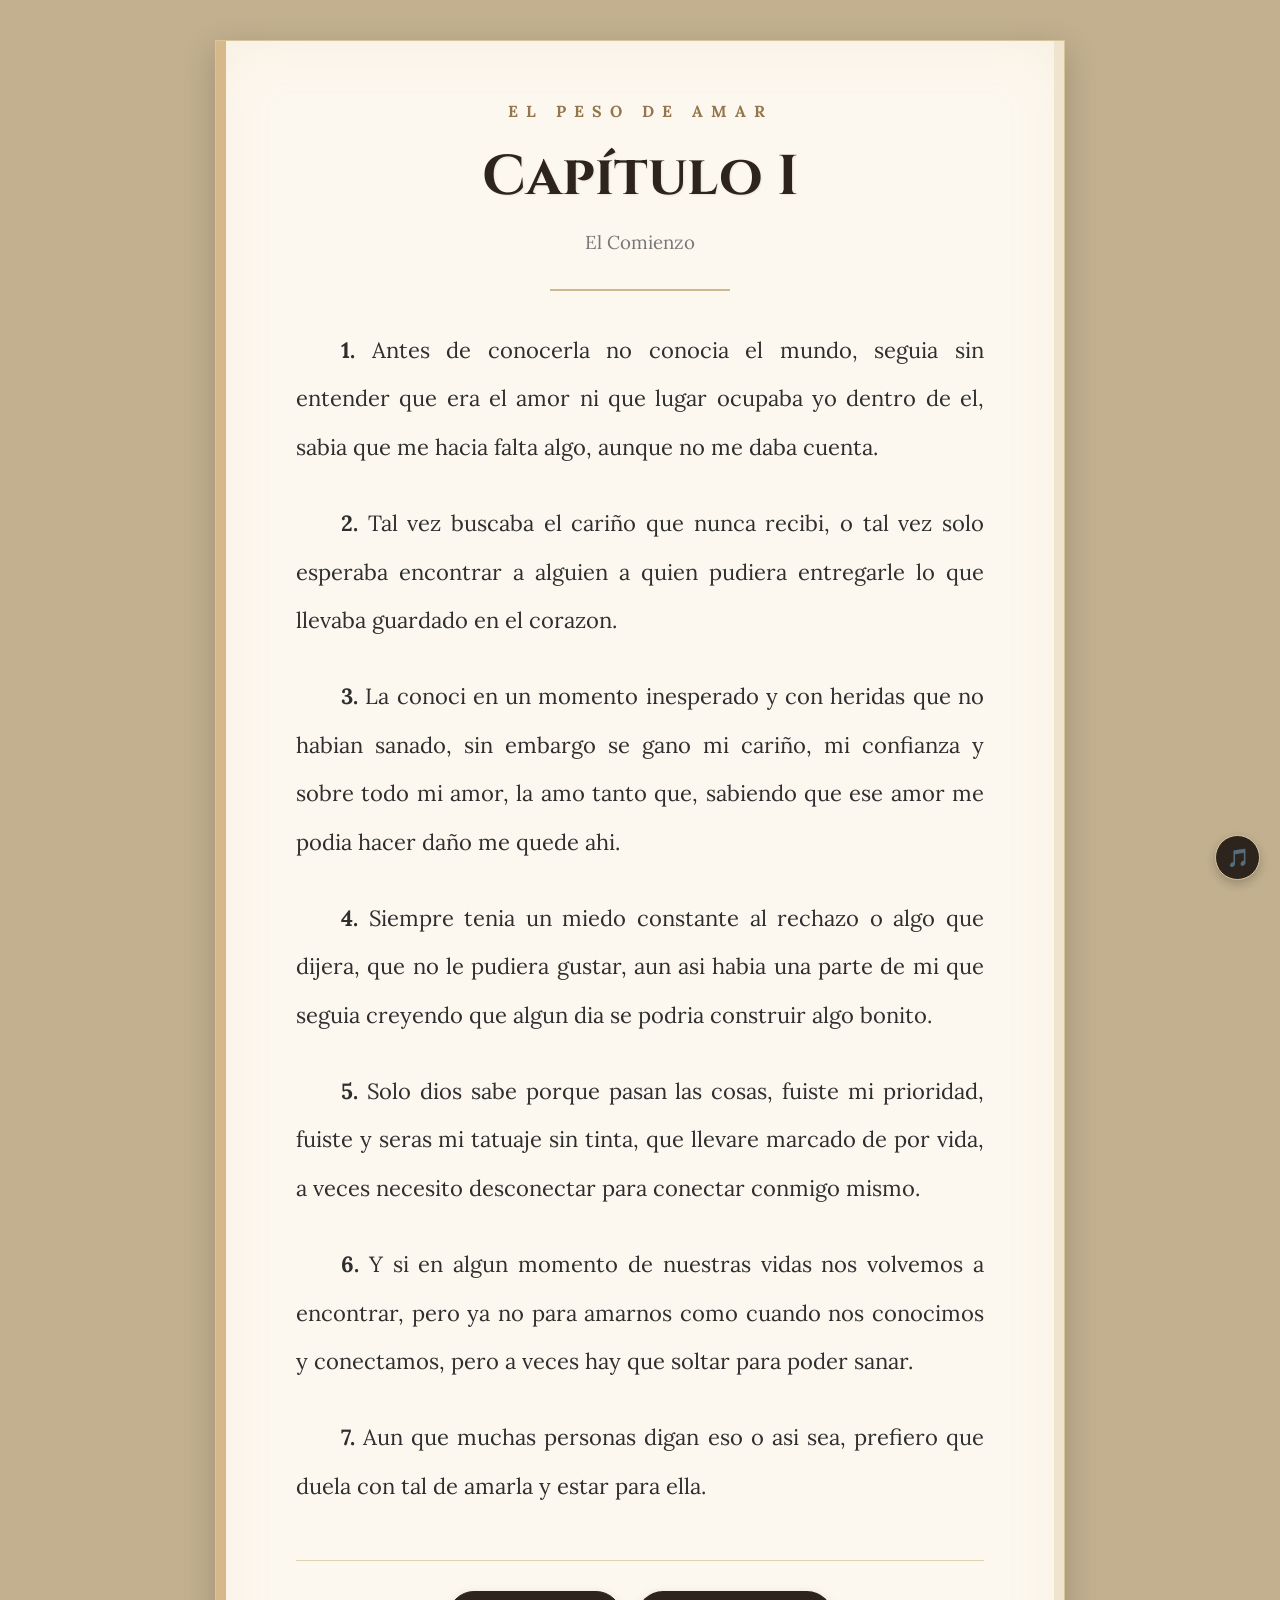
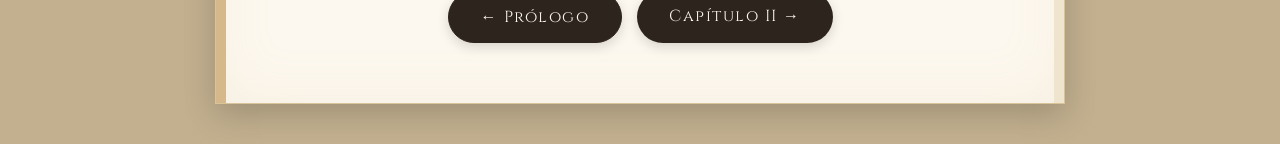
==== commit 1a7ecbc3: "Add files via upload" ====
--- a/capitulos/capitulo1.html
+++ b/capitulos/capitulo1.html
@@ -14,13 +14,6 @@
 
     <section class="pagina">
         <article class="libro">
-
-            <!-- Controles de tamaño de letra -->
-            <div class="controles-texto">
-                <button id="disminuirTexto" title="Disminuir texto">A-</button>
-                <button id="restablecerTexto" title="Tamaño normal">A</button>
-                <button id="aumentarTexto" title="Aumentar texto">A+</button>
-            </div>
 
             <header>
                 <h4>EL PESO DE AMAR</h4>
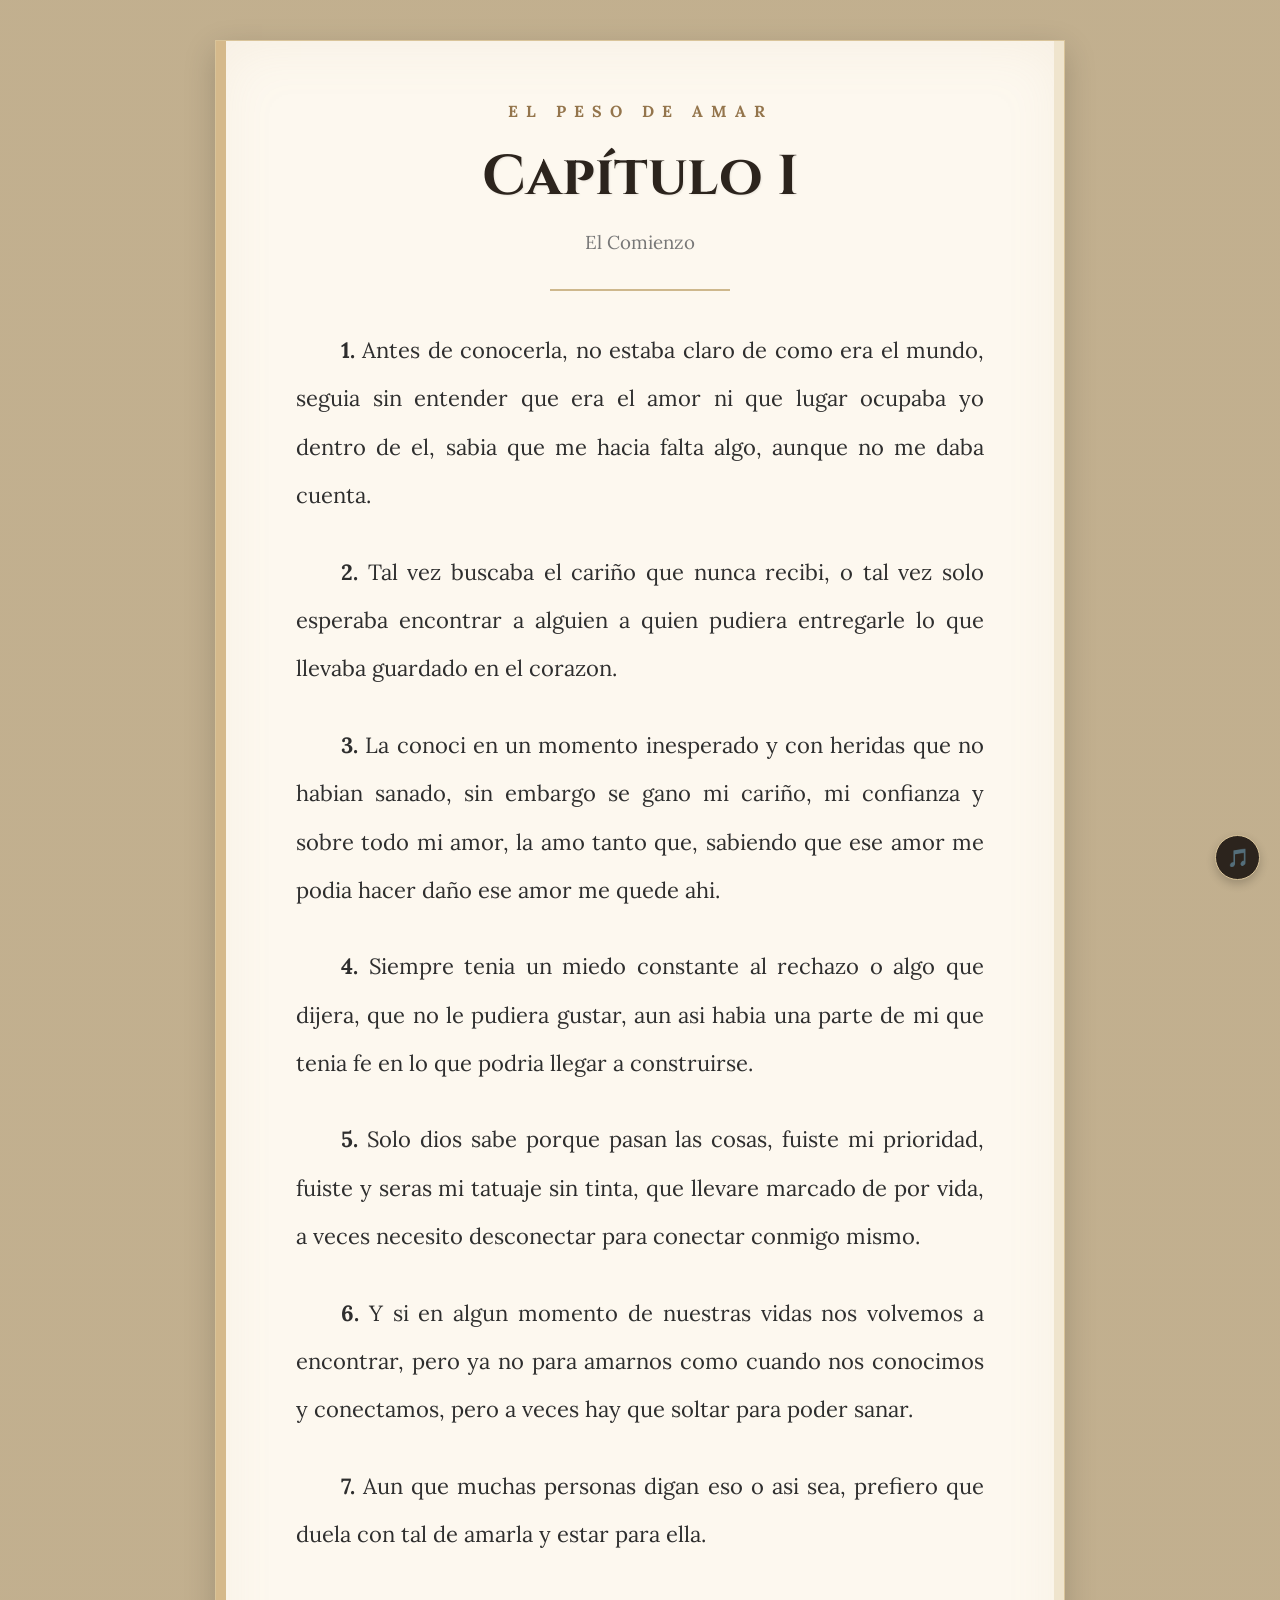
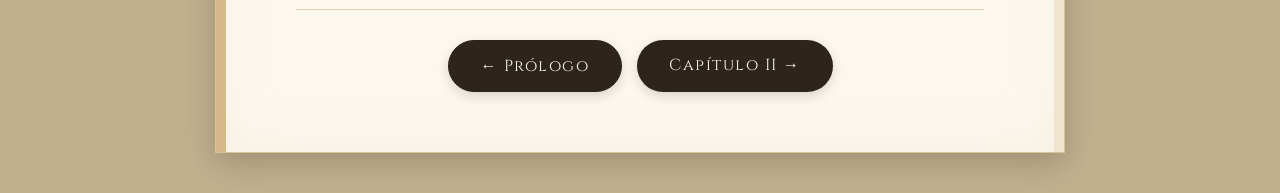
==== commit 00110ba1: "Add files via upload" ====
--- a/capitulos/capitulo1.html
+++ b/capitulos/capitulo1.html
@@ -24,16 +24,16 @@
 
             <div id="contenido">
                 <p>
-                    <strong>1.</strong> Antes de conocerla no conocia el mundo, seguia sin entender que era el amor ni que lugar ocupaba yo dentro de el, sabia que me hacia falta algo, aunque no me daba cuenta.
+                    <strong>1.</strong> Antes de conocerla, no estaba claro de como era el mundo, seguia sin entender que era el amor ni que lugar ocupaba yo dentro de el, sabia que me hacia falta algo, aunque no me daba cuenta.
                 </p>
                 <p>
                     <strong>2.</strong> Tal vez buscaba el cariño que nunca recibi, o tal vez solo esperaba encontrar a alguien a quien pudiera entregarle lo que llevaba guardado en el corazon.
                 </p>
                 <p>
-                    <strong>3.</strong> La conoci en un momento inesperado y con heridas que no habian sanado, sin embargo se gano mi cariño, mi confianza y sobre todo mi amor, la amo tanto que, sabiendo que ese amor me podia hacer daño me quede ahi.
+                    <strong>3.</strong> La conoci en un momento inesperado y con heridas que no habian sanado, sin embargo se gano mi cariño, mi confianza y sobre todo mi amor, la amo tanto que, sabiendo que ese amor me podia hacer daño ese amor me quede ahi.
                 </p>
                 <p>
-                    <strong>4.</strong> Siempre tenia un miedo constante al rechazo o algo que dijera, que no le pudiera gustar, aun asi habia una parte de mi que seguia creyendo que algun dia se podria construir algo bonito.
+                    <strong>4.</strong> Siempre tenia un miedo constante al rechazo o algo que dijera, que no le pudiera gustar, aun asi habia una parte de mi que tenia fe en lo que podria llegar a construirse.
                 </p>
                 <p>
                     <strong>5.</strong> Solo dios sabe porque pasan las cosas, fuiste mi prioridad, fuiste y seras mi tatuaje sin tinta, que llevare marcado de por vida, a veces necesito desconectar para conectar conmigo mismo.
